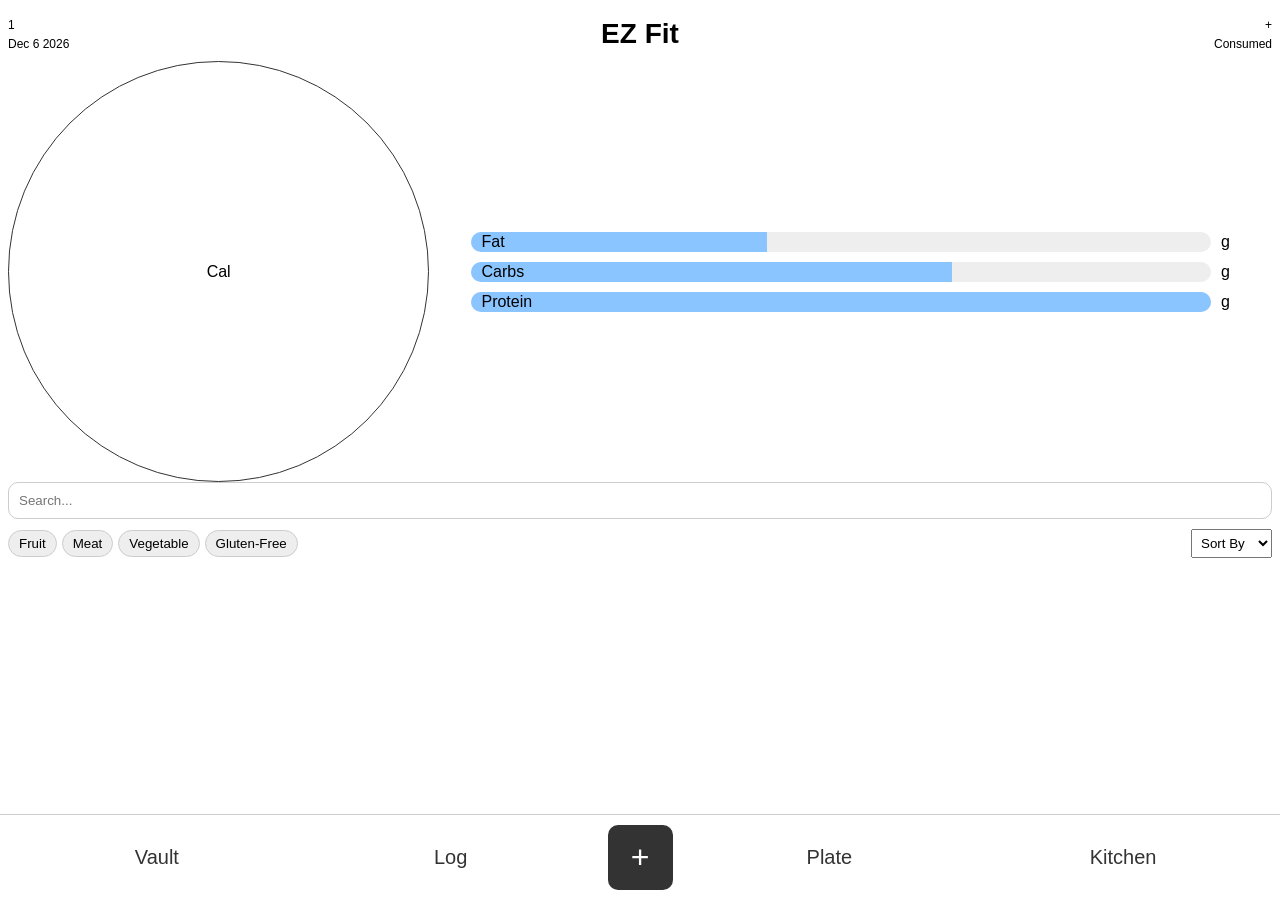
==== plate/index.html @ 2be7f5a2 "Add initial interface and components" ====
<!DOCTYPE html>
<html lang="en">
<head>
    <meta charset="UTF-8"/>
    <meta name="viewport" content="width=device-width, initial-scale=1.0"/>
    <title>EZ Fit</title>

    <link rel="stylesheet" href="index.css"/>
    <script src="index.js" defer></script>
</head>
<body>
    <div id="top">
        <div class="stack left">
            <span id="day-number"></span>
            <span id="date"></span>
        </div>

        <h1 id="program-name">EZ Fit</h1>

        <div class="stack right">
            <span id="swap-btn">&plus;</span>
            <span id="swap-btn-label">Consumed</span>
        </div>
    </div>

    <div id="info">
        <div class="info-left">
            <div class="circle">Cal</div>
        </div>

        <div class="info-right">
            <div class="progress-row">
                <div class="progress-bar">
                    <div class="progress-color fat"></div>
                    <span>Fat</span>
                </div>
                <span>g</span>
            </div>

            <div class="progress-row">
                <div class="progress-bar">
                    <div class="progress-color carbs"></div>
                    <span>Carbs</span>
                </div>
                <span>g</span>
            </div>

            <div class="progress-row">
                <div class="progress-bar">
                    <div class="progress-color protein"></div>
                    <span>Protein</span>
                </div>
                <span>g</span>
            </div>
        </div>
    </div>

    <div id="menu-controls">
        <input id="search" type="search" placeholder="Search..."/>

        <div id="organization-row">
            <div id="filter">
                <button class="filter-tab" type="button">Fruit</button>
                <button class="filter-tab" type="button">Meat</button>
                <button class="filter-tab" type="button">Vegetable</button>
                <button class="filter-tab" type="button">Gluten-Free</button>
            </div>

            <select id="sort">
                <option value="default" selected>Sort By</option>
                <option value="calories">Calories</option>
                <option value="fat">Fat</option>
                <option value="carbs">Carbs</option>
                <option value="protein">Protein</option>
                <option value="name">A-Z</option>
            </select>
        </div>
    </div>

    <div id="menu"></div>

    <div id="for-navbar"></div>

    <script>
        loadComponent("/components/navbar.html", document.getElementById("for-navbar")).catch(console.error);

        // load component's HTML and CSS
        // container is the element that the component is inserted in
        async function loadComponent(path, container) {
            const response = await fetch(path);

            if (!response.ok) {
                throw new Error(`Could not load component: ${path}`);
            }

            const html = await response.text();
            container.innerHTML = html;
            loadComponentScripts(container);

            console.log(`Component loaded successfully: ${path}`);
        }

        // load component's JavaScript
        // container is passed from loadComponent()
        function loadComponentScripts(container) {
            // inactiveScript is the script element from the loaded component
            container.querySelectorAll("script").forEach(function swapScripts(inactiveScript) {
                // create a new script element and copy the code from inactiveScript
                const newScript = document.createElement("script");
                newScript.textContent = inactiveScript.textContent;
                // replacing executes the JavaScript
                inactiveScript.replaceWith(newScript);
            });
        }
    </script>
</body>
</html>
---- plate/index.css ----
body {
    font-family: "Inter", sans-serif;
    padding-bottom: 90px; /* reserve space for the navbar */
}

/* start of top section */

#top {
    display: grid;
    grid-template-columns: minmax(0, 1fr) auto minmax(0, 1fr);
    align-items: center;
    gap: 5px;
    padding: 10px 0;
}

.stack {
    display: flex;
    flex-direction: column;
    gap: 5px;
    min-width: 0;
    font-size: 0.75rem;
    overflow-wrap: anywhere;
}

.left {
    text-align: left;
}

.right {
    text-align: right;
}

#program-name {
    text-align: center;
    margin: 0;
    font-size: clamp(1.25rem, 5vw, 1.75rem);
    line-height: 1.15;
}

/* end of top section */

/* start of info section */

#info {
    display: grid;
    grid-template-columns: minmax(0, 1fr) minmax(0, 2fr);
    align-items: center;
}

.info-left {
    display: flex;
    justify-content: center;
    align-items: center;
}

.circle {
    box-sizing: border-box;
    width: 100%;
    aspect-ratio: 1;
    border: 1px solid #333;
    border-radius: 50%;

    display: flex;
    align-items: center;
    justify-content: center;
    padding: 0;
}

.info-right {
    display: flex;
    flex-direction: column;
    gap: 10px;
    width: 90%;
    min-width: 0;
    padding: 0;
    justify-self: center;
}

.progress-row {
    display: grid;
    grid-template-columns: minmax(0, 1fr) auto;
    align-items: center;
    gap: 10px;
}

.progress-bar {
    position: relative;
    height: 20px;
    background-color: #EEE;
    border-radius: 15px;
    overflow: hidden;
}

.progress-color {
    position: absolute;
    height: 100%;
    background: #8BC5FF;
}

.progress-bar > span {
    position: relative;
    display: flex;
    align-items: center;
    height: 100%;
    padding-left: 10px;
}

.fat {
    width: 40%;
}

.carbs {
    width: 65%;
}

.protein {
    width: 100%;
}

/* end of info section */

/* start of menu-controls section */

#menu-controls {
    display: flex;
    flex-direction: column;
    gap: 10px;
    width: 100%;
}

#search {
    box-sizing: border-box;
    width: 100%;
    padding: 10px;
    border: 1px solid #CCC;
    border-radius: 10px;
}

#organization-row {
    display: flex;
    align-items: center;
    gap: 10px;
    width: 100%;
}

#filter {
    display: flex;
    flex: 1;
    min-width: 0;
    gap: 5px;
    overflow-x: auto;
}

.filter-tab {
    flex-shrink: 0;
    white-space: nowrap;
    padding: 5px 10px;
    border: 1px solid #CCC;
    border-radius: 15px;
    background: #EEE;
}

#sort {
    flex-shrink: 0;
    padding: 5px;
}

/* end of menu-controls section */

/* start of menu section */

/* end of menu section */

/* start of for-navbar section */

#for-navbar {
    position: fixed;
    bottom: 0;
    left: 0;
    right: 0;
    width: 100%;
    z-index: 1000;
    background-color: #FFF;
    border-top: 1px solid #CCC;
}

/* end of for-navbar section */
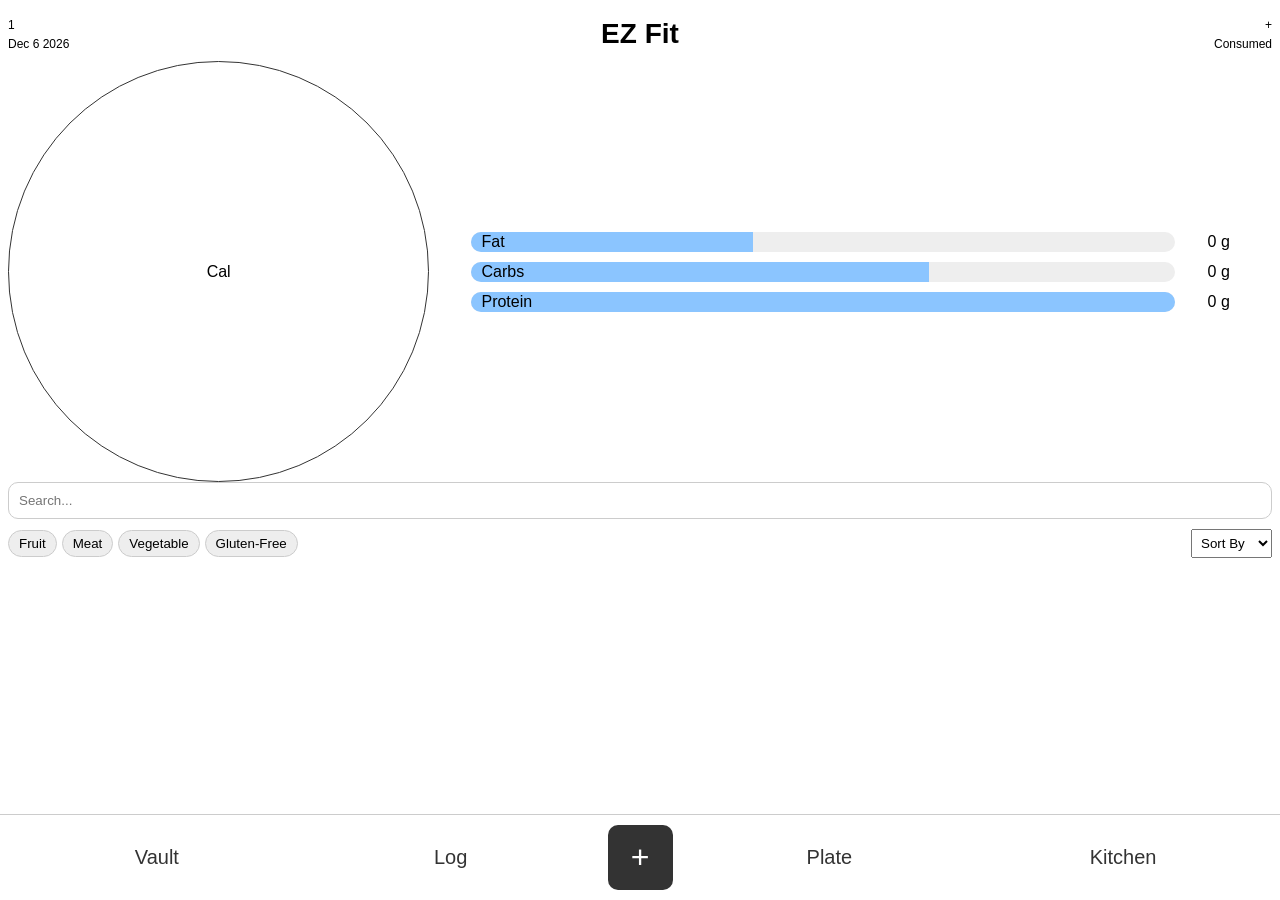
==== commit efaf1e6d: "Add nutrition program editor and display daily macro totals" ====
--- a/plate/index.html
+++ b/plate/index.html
@@ -7,6 +7,7 @@
 
     <link rel="stylesheet" href="index.css"/>
     <script src="index.js" defer></script>
+    <script src="/database/db.js" defer></script>
 </head>
 <body>
     <div id="top">
@@ -15,7 +16,54 @@
             <span id="date"></span>
         </div>
 
-        <h1 id="program-name">EZ Fit</h1>
+        <h1 id="program-name">
+            <button id="edit-program-btn" type="button">EZ Fit</button>
+        </h1>
+
+        <dialog id="program-dialog">
+            <form id="program-form">
+                <div id="program-dialog-header">
+                    <h2 id="program-dialog-title">Edit Program</h2>
+                    <button id="close-program-dialog-btn" type="button">&times;</button>
+                </div>
+
+                <label class="program-field">
+                    <span>Program Name</span>
+                    <input id="program-name-input" type="text" required/>
+                </label>
+
+                <label class="program-field">
+                    <span>Calorie Goal</span>
+                    <input id="calorie-goal-input" type="number" min="0" step="any" inputmode="decimal" required/>
+                </label>
+
+                <div id="program-macro-grid">
+                    <div class="program-macro">
+                        <label for="fat-goal-input">Fat (g)</label>
+                        <input id="fat-goal-input" type="number" min="0" step="any" inputmode="decimal" required/>
+                        <output id="fat-goal-percentage">0%</output>
+                        <input id="fat-goal-slider" type="range" min="0" max="100" step="any"/>
+                    </div>
+
+                    <div class="program-macro">
+                        <label for="carbs-goal-input">Carbs (g)</label>
+                        <input id="carbs-goal-input" type="number" min="0" step="any" inputmode="decimal" required/>
+                        <output id="carbs-goal-percentage">0%</output>
+                        <input id="carbs-goal-slider" type="range" min="0" max="100" step="any"/>
+                    </div>
+
+                    <div class="program-macro">
+                        <label for="protein-goal-input">Protein (g)</label>
+                        <input id="protein-goal-input" type="number" min="0" step="any" inputmode="decimal" required/>
+                        <output id="protein-goal-percentage">0%</output>
+                        <input id="protein-goal-slider" type="range" min="0" max="100" step="any"/>
+                    </div>
+                </div>
+
+                <button id="program-save-btn" type="submit">Save</button>
+                <p id="program-save-status"></p>
+            </form>
+        </dialog>
 
         <div class="stack right">
             <span id="swap-btn">&plus;</span>
@@ -34,7 +82,7 @@
                     <div class="progress-color fat"></div>
                     <span>Fat</span>
                 </div>
-                <span>g</span>
+                <span id="fat-total">0 g</span>
             </div>
 
             <div class="progress-row">
@@ -42,7 +90,7 @@
                     <div class="progress-color carbs"></div>
                     <span>Carbs</span>
                 </div>
-                <span>g</span>
+                <span id="carbs-total">0 g</span>
             </div>
 
             <div class="progress-row">
@@ -50,7 +98,7 @@
                     <div class="progress-color protein"></div>
                     <span>Protein</span>
                 </div>
-                <span>g</span>
+                <span id="protein-total">0 g</span>
             </div>
         </div>
     </div>
@@ -79,9 +127,20 @@
 
     <div id="menu"></div>
 
+    <dialog id="quick-add-dialog">
+        <form method="dialog">
+            <button id="close-dialog-btn">
+                <span>&times;</span>
+            </button>
+        </form>
+
+        <div id="for-quick-add"></div>
+    </dialog>
+
     <div id="for-navbar"></div>
 
     <script>
+        loadComponent("/components/quick-add.html", document.getElementById("for-quick-add")).catch(console.error);
         loadComponent("/components/navbar.html", document.getElementById("for-navbar")).catch(console.error);
 
         // load component's HTML and CSS
--- a/plate/index.css
+++ b/plate/index.css
@@ -39,6 +39,131 @@
 
 /* end of top section */
 
+/* start of program-dialog section */
+
+#edit-program-btn {
+    padding: 0;
+    border: 0;
+    background: transparent;
+    color: inherit;
+    font: inherit;
+    cursor: pointer;
+}
+
+#program-dialog {
+    box-sizing: border-box;
+    width: min(90vw, 420px);
+    max-height: 90dvh;
+    padding: 20px;
+    border: 0;
+    border-radius: 15px;
+    background: #FFF;
+    color: #111;
+    color-scheme: light;
+}
+
+#program-dialog::backdrop {
+    background: rgb(0 0 0 / 50%);
+}
+
+#program-form {
+    display: grid;
+    gap: 15px;
+}
+
+#program-dialog #program-dialog-header {
+    display: flex;
+    align-items: center;
+    justify-content: space-between;
+}
+
+#program-dialog-title {
+    margin: 0;
+}
+
+#close-program-dialog-btn {
+    display: flex;
+    align-items: center;
+    justify-content: center;
+    width: 25px;
+    height: 25px;
+    padding: 0;
+    border: none;
+    border-radius: 50%;
+    background: red;
+    color: white;
+    font-size: 1.25rem;
+    line-height: 1;
+}
+
+#program-dialog .program-field {
+    display: grid;
+    gap: 5px;
+}
+
+#program-dialog #program-macro-grid {
+    display: grid;
+    grid-template-columns: repeat(3, minmax(0, 1fr));
+    gap: 10px;
+}
+
+#program-dialog .program-macro {
+    display: grid;
+    justify-items: center;
+    gap: 10px;
+}
+
+#program-dialog input:not([type="range"]) {
+    box-sizing: border-box;
+    width: 100%;
+    min-width: 0;
+    padding: 10px;
+    border: 1px solid #CCC;
+    border-radius: 10px;
+    background: #F5F5F5;
+    color: #111;
+    font: inherit;
+}
+
+#program-dialog input[type="range"] {
+    writing-mode: vertical-lr;
+    direction: rtl;
+    width: 30px;
+    height: 150px;
+}
+
+#fat-goal-slider {
+    accent-color: black;
+}
+
+#carbs-goal-slider {
+    accent-color: black;
+}
+
+#protein-goal-slider {
+    accent-color: black;
+}
+
+#program-save-btn {
+    min-height: 45px;
+    border: 0;
+    border-radius: 10px;
+    background: #333;
+    color: white;
+    font: inherit;
+    cursor: pointer;
+}
+
+#program-save-status {
+    margin: 0;
+}
+
+#program-save-status:empty {
+    display: none;
+}
+
+/* end of program-dialog section */
+
 /* start of info section */
 
 #info {
@@ -78,9 +203,15 @@
 
 .progress-row {
     display: grid;
-    grid-template-columns: minmax(0, 1fr) auto;
-    align-items: center;
-    gap: 10px;
+    grid-template-columns: minmax(0, 1fr) 5ch;
+    align-items: center;
+    gap: 10px;
+}
+
+.progress-row > span {
+    text-align: right;
+    white-space: nowrap;
+    font-variant-numeric: tabular-nums;
 }
 
 .progress-bar {
@@ -171,6 +302,46 @@
 
 /* end of menu section */
 
+/* start of for-quick-add section */
+
+#quick-add-dialog {
+    box-sizing: border-box;
+    width: min(90vw, 450px);
+    max-height: 90dvh;
+    padding: 20px;
+    border: none;
+    border-radius: 15px;
+    overflow-y: auto;
+    background: white;
+}
+
+#quick-add-dialog::backdrop {
+    background: rgb(0 0 0 / 50%);
+}
+
+#quick-add-dialog > form {
+    display: flex;
+    justify-content: flex-end;
+    margin: 0 0 10px;
+}
+
+#close-dialog-btn {
+    display: flex;
+    align-items: center;
+    justify-content: center;
+    width: 25px;
+    height: 25px;
+    padding: 0;
+    border: none;
+    border-radius: 50%;
+    background: red;
+    color: white;
+    font-size: 1.25rem;
+    line-height: 1;
+}
+
+/* end of for-quick-add section */
+
 /* start of for-navbar section */
 
 #for-navbar {
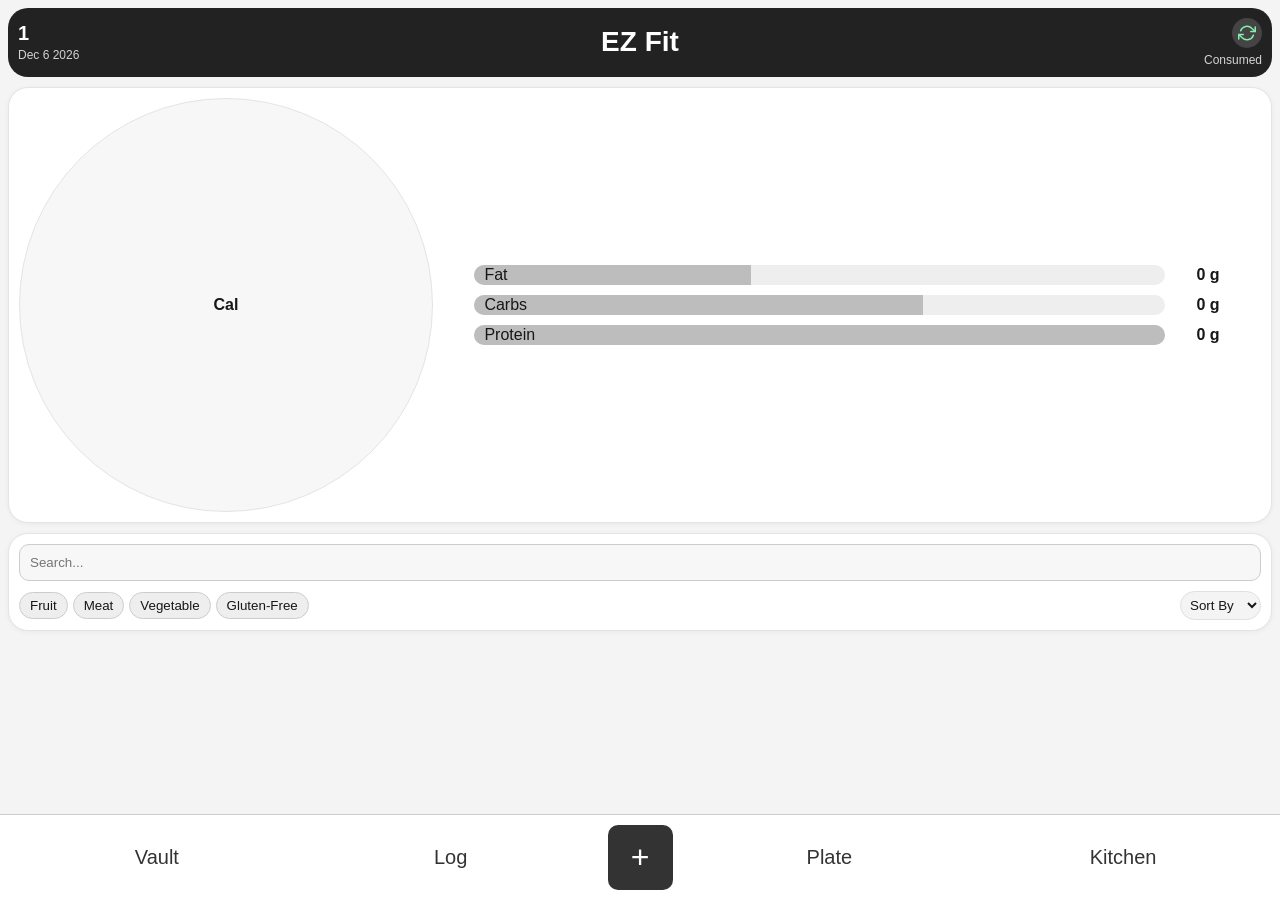
==== commit d59456a2: "Style sections as cards and update the consumed/remaining toggle" ====
--- a/plate/index.html
+++ b/plate/index.html
@@ -66,7 +66,12 @@
         </dialog>
 
         <div class="stack right">
-            <span id="swap-btn">&plus;</span>
+            <button id="swap-btn" type="button">
+                <svg width="18" height="18" viewBox="0 0 24 24" fill="none" stroke="currentColor" stroke-width="2" stroke-linecap="round" stroke-linejoin="round">
+                    <path d="M23 4v6h-6 M1 20v-6h6"/>
+                    <path d="M3.51 9a9 9 0 0 1 14.85-3.36L23 10 M1 14l4.64 4.36A9 9 0 0 0 20.49 15"/>
+                </svg>
+            </button>
             <span id="swap-btn-label">Consumed</span>
         </div>
     </div>
--- a/plate/index.css
+++ b/plate/index.css
@@ -1,6 +1,8 @@
 body {
     font-family: "Inter", sans-serif;
     padding-bottom: 90px; /* reserve space for the navbar */
+    background: #F4F4F4;
+    color: #171717;
 }
 
 /* start of top section */
@@ -10,7 +12,21 @@
     grid-template-columns: minmax(0, 1fr) auto minmax(0, 1fr);
     align-items: center;
     gap: 5px;
-    padding: 10px 0;
+    padding: 10px;
+    margin-bottom: 10px;
+    background: #222;
+    color: #FFF;
+}
+
+#top, #info, #menu-controls {
+    box-sizing: border-box;
+    border-radius: 20px;
+}
+
+#info, #menu-controls {
+    background: #FFF;
+    border: 1px solid #E4E4E4;
+    box-shadow: 0 1px 5px rgb(0 0 0 / 5%);
 }
 
 .stack {
@@ -37,7 +53,75 @@
     line-height: 1.15;
 }
 
-/* end of top section */
+#day-number {
+    font-size: 1.25rem;
+    font-weight: 700;
+    line-height: 1;
+    font-variant-numeric: tabular-nums;
+}
+
+#date, #swap-btn-label {
+    color: #D4D4D4;
+}
+
+#swap-btn {
+    align-self: flex-end;
+    display: grid;
+    place-items: center;
+    width: 30px;
+    height: 30px;
+    padding: 0;
+    border: 0;
+    border-radius: 50%;
+    background: #444;
+    color: #86EFAC;
+    cursor: pointer;
+}
+
+/* nutrition card */
+
+#info {
+    margin-bottom: 10px;
+    padding: 10px;
+}
+
+#info .circle {
+    background: #F7F7F7;
+    border: 1px solid #E4E4E4;
+    font-weight: 700;
+}
+
+#info .progress-bar {
+    background: #EEE;
+}
+
+#info .progress-color {
+    background: #BDBDBD;
+}
+
+#info .progress-row > span {
+    font-weight: 600;
+}
+
+/* search and filters card */
+
+#menu-controls {
+    padding: 10px;
+}
+
+#search {
+    background: #F7F7F7;
+    border-color: #E0E0E0;
+    border-radius: 10px;
+    color: inherit;
+}
+
+.filter-tab, #sort {
+    background: #F4F4F4;
+    border: 1px solid #E0E0E0;
+    border-radius: 1000px;
+    color: inherit;
+}
 
 /* start of program-dialog section */
 
@@ -162,8 +246,6 @@
     display: none;
 }
 
-/* end of program-dialog section */
-
 /* start of info section */
 
 #info {
@@ -247,8 +329,6 @@
 .protein {
     width: 100%;
 }
-
-/* end of info section */
 
 /* start of menu-controls section */
 
@@ -296,11 +376,7 @@
     padding: 5px;
 }
 
-/* end of menu-controls section */
-
 /* start of menu section */
-
-/* end of menu section */
 
 /* start of for-quick-add section */
 
@@ -340,8 +416,6 @@
     line-height: 1;
 }
 
-/* end of for-quick-add section */
-
 /* start of for-navbar section */
 
 #for-navbar {
@@ -353,6 +427,4 @@
     z-index: 1000;
     background-color: #FFF;
     border-top: 1px solid #CCC;
-}
-
-/* end of for-navbar section */+}
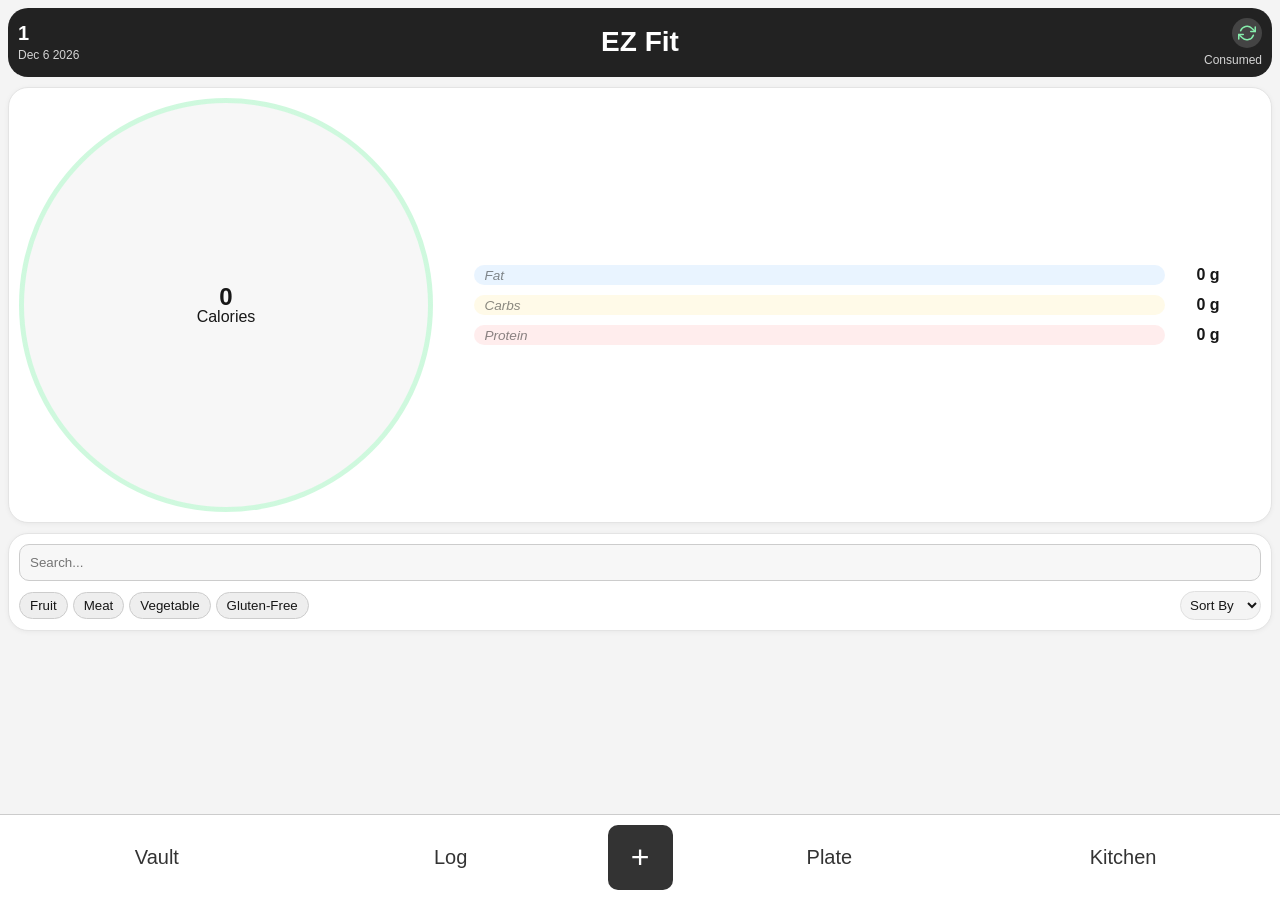
==== commit bb4c69bd: "Add calorie ring and highlight consumed or remaining nutrition" ====
--- a/plate/index.html
+++ b/plate/index.html
@@ -78,7 +78,12 @@
 
     <div id="info">
         <div class="info-left">
-            <div class="circle">Cal</div>
+            <div id="calorie-ring" class="circle">
+                <div id="calorie-ring-text">
+                    <span id="calorie-total">0</span>
+                    <div>Calories</div>
+                </div>
+            </div>
         </div>
 
         <div class="info-right">
--- a/plate/index.css
+++ b/plate/index.css
@@ -85,22 +85,95 @@
     padding: 10px;
 }
 
-#info .circle {
+#calorie-ring {
+    --ring-fill: 0%;
+
+    position: relative;
+    border: none;
+
+    background: conic-gradient(
+        #86EFAC 0% var(--ring-fill),
+        #86EFAC66 var(--ring-fill) 100%
+    );
+}
+
+#calorie-ring::before {
+    content: "";
+    position: absolute;
+    inset: 5px;
+    border-radius: 50%;
     background: #F7F7F7;
-    border: 1px solid #E4E4E4;
+}
+
+#calorie-ring-text {
+    position: relative;
+    display: grid;
+    justify-items: center;
+    line-height: 1;
+}
+
+#calorie-total {
+    font-size: clamp(1rem, 5vw, 1.5rem);
     font-weight: 700;
+    font-variant-numeric: tabular-nums;
 }
 
 #info .progress-bar {
     background: #EEE;
 }
 
-#info .progress-color {
-    background: #BDBDBD;
+#info .progress-bar:has(.fat) {
+    background: #93C5FD33;
+}
+
+#info .progress-bar:has(.carbs) {
+    background: #FDE68A33;
+}
+
+#info .progress-bar:has(.protein) {
+    background: #FCA5A533;
+}
+
+#info .progress-bar > span {
+    font-style: italic;
+    font-size: 0.85rem;
+    opacity: 0.5;
+}
+
+#info .progress-color.fat {
+    background: #93C5FD;
+}
+
+#info .progress-color.carbs {
+    background: #FDE68A;
+}
+
+#info .progress-color.protein {
+    background: #FCA5A5;
 }
 
 #info .progress-row > span {
     font-weight: 600;
+}
+
+/* consumed fills in from the left */
+#info .progress-color {
+    left: 0;
+}
+
+/* remaining fills in from the right */
+#info[data-mode="Remaining"] .progress-color {
+    left: auto;
+    right: 0;
+}
+
+#info[data-mode="Remaining"] #calorie-ring {
+    --ring-start: calc(100% - var(--ring-fill));
+
+    background: conic-gradient(
+        #86EFAC33 0% var(--ring-start),
+        #86EFAC var(--ring-start) 100%
+    );
 }
 
 /* search and filters card */
@@ -318,18 +391,6 @@
     padding-left: 10px;
 }
 
-.fat {
-    width: 40%;
-}
-
-.carbs {
-    width: 65%;
-}
-
-.protein {
-    width: 100%;
-}
-
 /* start of menu-controls section */
 
 #menu-controls {
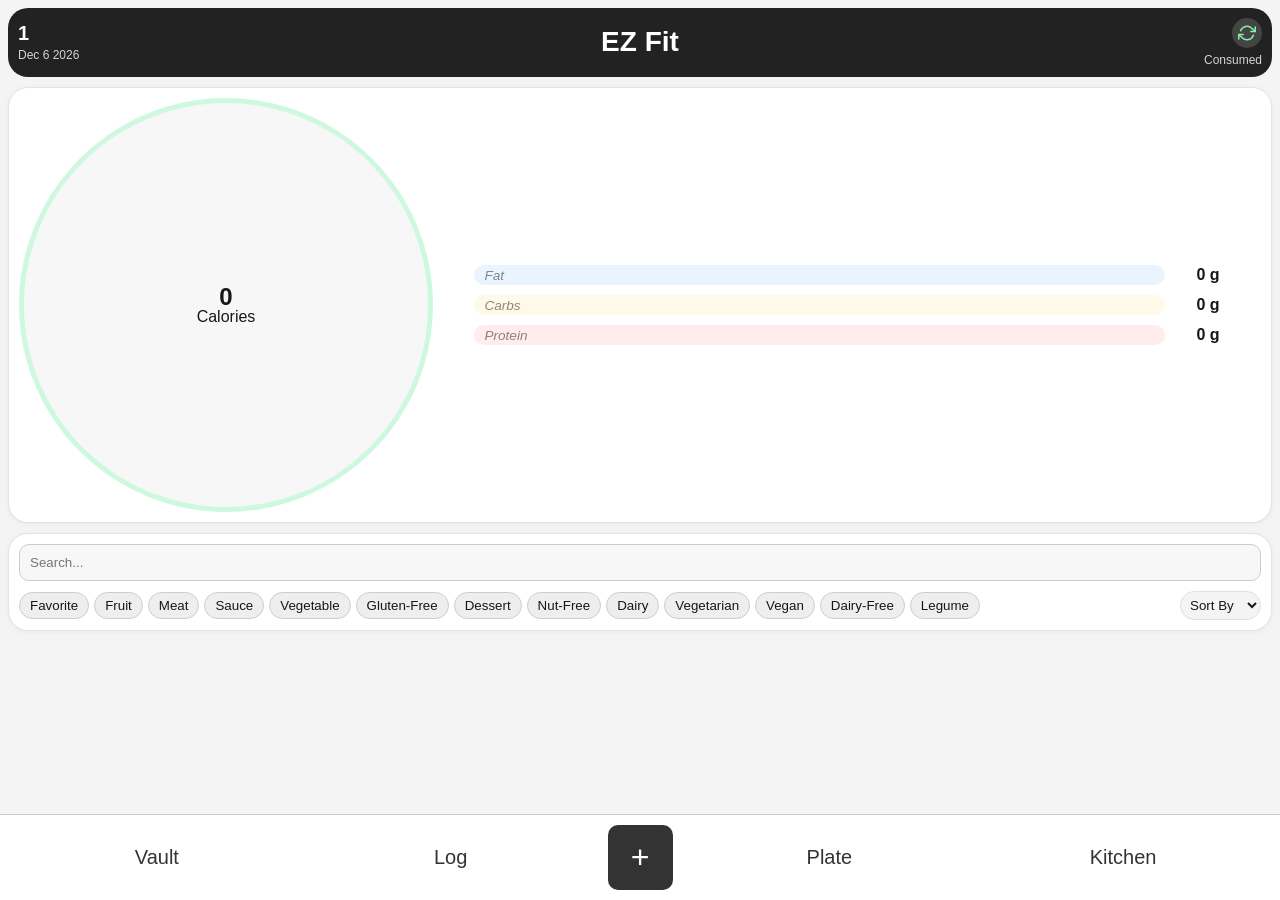
==== commit 5fb7885c: "Add UI for kitchen/index.html" ====
--- a/plate/index.html
+++ b/plate/index.html
@@ -118,10 +118,19 @@
 
         <div id="organization-row">
             <div id="filter">
+                <button class="filter-tab" type="button">Favorite</button>
                 <button class="filter-tab" type="button">Fruit</button>
                 <button class="filter-tab" type="button">Meat</button>
+                <button class="filter-tab" type="button">Sauce</button>
                 <button class="filter-tab" type="button">Vegetable</button>
                 <button class="filter-tab" type="button">Gluten-Free</button>
+                <button class="filter-tab" type="button">Dessert</button>
+                <button class="filter-tab" type="button">Nut-Free</button>
+                <button class="filter-tab" type="button">Dairy</button>
+                <button class="filter-tab" type="button">Vegetarian</button>
+                <button class="filter-tab" type="button">Vegan</button>
+                <button class="filter-tab" type="button">Dairy-Free</button>
+                <button class="filter-tab" type="button">Legume</button>
             </div>
 
             <select id="sort">
--- a/plate/index.css
+++ b/plate/index.css
@@ -430,6 +430,12 @@
     border: 1px solid #CCC;
     border-radius: 15px;
     background: #EEE;
+    overflow-y: hidden;
+    scrollbar-width: none;
+}
+
+#filter::-webkit-scrollbar {
+    display: none;
 }
 
 #sort {
